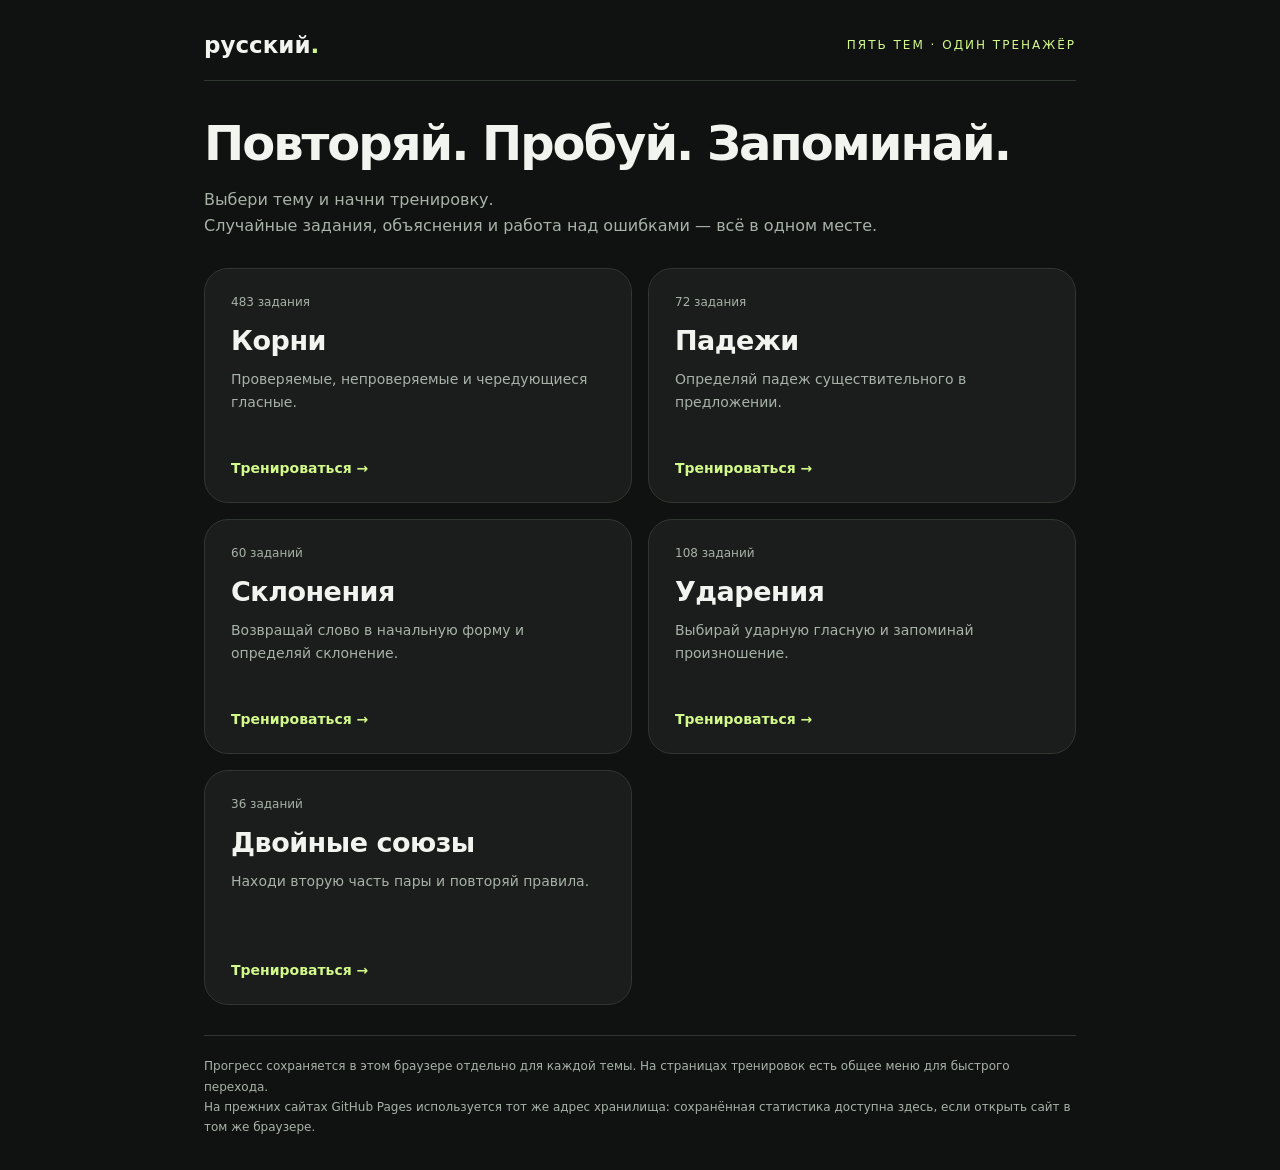
==== index.html @ 6fda4934 "Unite all five Russian trainers with shared navigation" ====
<!doctype html><html lang="ru"><meta charset="utf-8"><meta name="viewport" content="width=device-width,initial-scale=1"><title>Русский · Тренажёры</title><style>:root{color-scheme:dark;--bg:#101211;--card:#1a1d1b;--line:#303630;--muted:#a8b2a9;--lime:#d3f98a}*{box-sizing:border-box}body{margin:0;background:var(--bg);color:#f2f5ef;font-family:system-ui,-apple-system,sans-serif}main{max-width:920px;margin:auto;padding:32px 24px}header{display:flex;justify-content:space-between;align-items:center;border-bottom:1px solid var(--line);padding-bottom:22px;gap:16px}.brand{font-size:23px;font-weight:750}.eyebrow{color:var(--lime);font-size:12px;letter-spacing:2px}h1{font-size:clamp(32px,6vw,48px);letter-spacing:-2px;margin:34px 0 10px}p{line-height:1.6;color:var(--muted)}.grid{display:grid;grid-template-columns:repeat(2,minmax(0,1fr));gap:16px;margin:30px 0}.topic{display:flex;flex-direction:column;text-decoration:none;color:inherit;background:var(--card);border:1px solid var(--line);border-radius:24px;padding:26px;min-height:235px;transition:border-color .15s,transform .15s}.topic:hover{border-color:var(--lime);transform:translateY(-2px)}.topic:focus-visible{outline:3px solid var(--lime);outline-offset:4px}.count{color:var(--muted);font-size:12px}h2{font-size:27px;letter-spacing:-.5px;margin:16px 0 0}.topic p{font-size:14px;margin:12px 0 22px}.go{color:var(--lime);font-size:14px;font-weight:650;margin-top:auto}footer{font-size:12px;color:var(--muted);line-height:1.7;border-top:1px solid var(--line);padding-top:20px}@media(max-width:560px){main{padding:20px 14px}.grid{grid-template-columns:1fr}.topic{min-height:190px}.eyebrow{font-size:10px;letter-spacing:1px}h1{letter-spacing:-1px}}</style><main><header><div class="brand">русский<span style="color:var(--lime)">.</span></div><span class="eyebrow">ПЯТЬ ТЕМ · ОДИН ТРЕНАЖЁР</span></header><h1>Повторяй. Пробуй. Запоминай.</h1><p>Выбери тему и начни тренировку.<br>Случайные задания, объяснения и работа над ошибками — всё в одном месте.</p><section class="grid" aria-label="Темы"><a class="topic" href="korni.html"><span class="count">483 задания</span><h2>Корни</h2><p>Проверяемые, непроверяемые и чередующиеся гласные.</p><span class="go">Тренироваться →</span></a><a class="topic" href="padezhi.html"><span class="count">72 задания</span><h2>Падежи</h2><p>Определяй падеж существительного в предложении.</p><span class="go">Тренироваться →</span></a><a class="topic" href="skloneniya.html"><span class="count">60 заданий</span><h2>Склонения</h2><p>Возвращай слово в начальную форму и определяй склонение.</p><span class="go">Тренироваться →</span></a><a class="topic" href="udareniya.html"><span class="count">108 заданий</span><h2>Ударения</h2><p>Выбирай ударную гласную и запоминай произношение.</p><span class="go">Тренироваться →</span></a><a class="topic" href="soyuzy.html"><span class="count">36 заданий</span><h2>Двойные союзы</h2><p>Находи вторую часть пары и повторяй правила.</p><span class="go">Тренироваться →</span></a></section><footer>Прогресс сохраняется в этом браузере отдельно для каждой темы. На страницах тренировок есть общее меню для быстрого перехода.<br>На прежних сайтах GitHub Pages используется тот же адрес хранилища: сохранённая статистика доступна здесь, если открыть сайт в том же браузере.</footer></main></html>
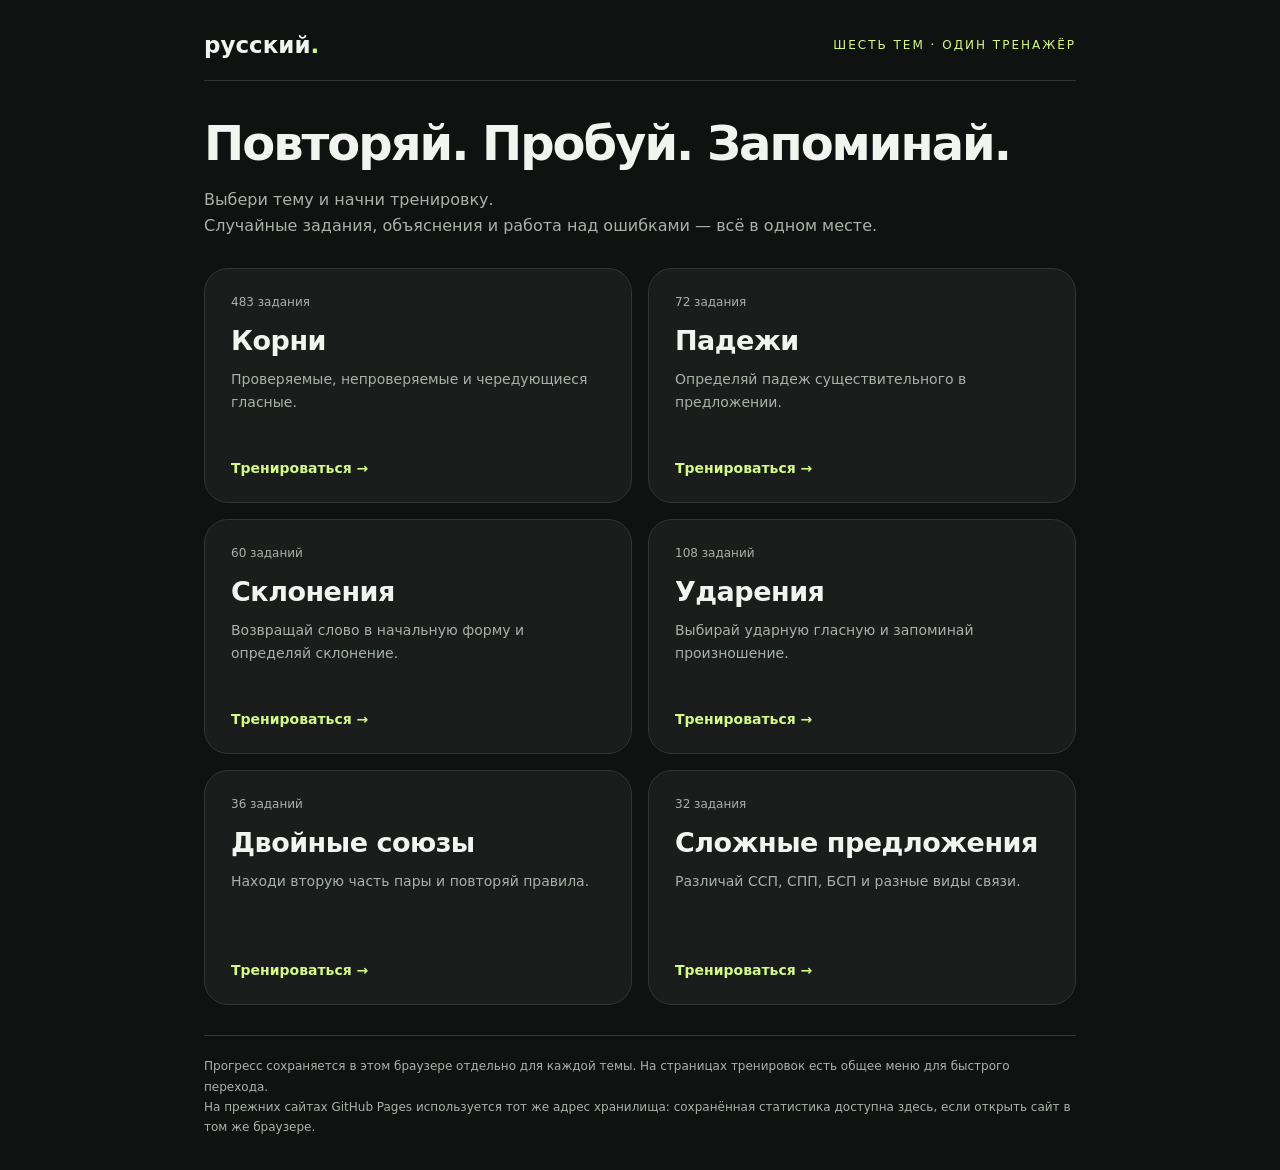
==== commit e1da06d5: "Add complex sentences trainer with 32 explained exercises" ====
--- a/index.html
+++ b/index.html
@@ -1 +1 @@
-<!doctype html><html lang="ru"><meta charset="utf-8"><meta name="viewport" content="width=device-width,initial-scale=1"><title>Русский · Тренажёры</title><style>:root{color-scheme:dark;--bg:#101211;--card:#1a1d1b;--line:#303630;--muted:#a8b2a9;--lime:#d3f98a}*{box-sizing:border-box}body{margin:0;background:var(--bg);color:#f2f5ef;font-family:system-ui,-apple-system,sans-serif}main{max-width:920px;margin:auto;padding:32px 24px}header{display:flex;justify-content:space-between;align-items:center;border-bottom:1px solid var(--line);padding-bottom:22px;gap:16px}.brand{font-size:23px;font-weight:750}.eyebrow{color:var(--lime);font-size:12px;letter-spacing:2px}h1{font-size:clamp(32px,6vw,48px);letter-spacing:-2px;margin:34px 0 10px}p{line-height:1.6;color:var(--muted)}.grid{display:grid;grid-template-columns:repeat(2,minmax(0,1fr));gap:16px;margin:30px 0}.topic{display:flex;flex-direction:column;text-decoration:none;color:inherit;background:var(--card);border:1px solid var(--line);border-radius:24px;padding:26px;min-height:235px;transition:border-color .15s,transform .15s}.topic:hover{border-color:var(--lime);transform:translateY(-2px)}.topic:focus-visible{outline:3px solid var(--lime);outline-offset:4px}.count{color:var(--muted);font-size:12px}h2{font-size:27px;letter-spacing:-.5px;margin:16px 0 0}.topic p{font-size:14px;margin:12px 0 22px}.go{color:var(--lime);font-size:14px;font-weight:650;margin-top:auto}footer{font-size:12px;color:var(--muted);line-height:1.7;border-top:1px solid var(--line);padding-top:20px}@media(max-width:560px){main{padding:20px 14px}.grid{grid-template-columns:1fr}.topic{min-height:190px}.eyebrow{font-size:10px;letter-spacing:1px}h1{letter-spacing:-1px}}</style><main><header><div class="brand">русский<span style="color:var(--lime)">.</span></div><span class="eyebrow">ПЯТЬ ТЕМ · ОДИН ТРЕНАЖЁР</span></header><h1>Повторяй. Пробуй. Запоминай.</h1><p>Выбери тему и начни тренировку.<br>Случайные задания, объяснения и работа над ошибками — всё в одном месте.</p><section class="grid" aria-label="Темы"><a class="topic" href="korni.html"><span class="count">483 задания</span><h2>Корни</h2><p>Проверяемые, непроверяемые и чередующиеся гласные.</p><span class="go">Тренироваться →</span></a><a class="topic" href="padezhi.html"><span class="count">72 задания</span><h2>Падежи</h2><p>Определяй падеж существительного в предложении.</p><span class="go">Тренироваться →</span></a><a class="topic" href="skloneniya.html"><span class="count">60 заданий</span><h2>Склонения</h2><p>Возвращай слово в начальную форму и определяй склонение.</p><span class="go">Тренироваться →</span></a><a class="topic" href="udareniya.html"><span class="count">108 заданий</span><h2>Ударения</h2><p>Выбирай ударную гласную и запоминай произношение.</p><span class="go">Тренироваться →</span></a><a class="topic" href="soyuzy.html"><span class="count">36 заданий</span><h2>Двойные союзы</h2><p>Находи вторую часть пары и повторяй правила.</p><span class="go">Тренироваться →</span></a></section><footer>Прогресс сохраняется в этом браузере отдельно для каждой темы. На страницах тренировок есть общее меню для быстрого перехода.<br>На прежних сайтах GitHub Pages используется тот же адрес хранилища: сохранённая статистика доступна здесь, если открыть сайт в том же браузере.</footer></main></html>+<!doctype html><html lang="ru"><meta charset="utf-8"><meta name="viewport" content="width=device-width,initial-scale=1"><title>Русский · Тренажёры</title><style>:root{color-scheme:dark;--bg:#101211;--card:#1a1d1b;--line:#303630;--muted:#a8b2a9;--lime:#d3f98a}*{box-sizing:border-box}body{margin:0;background:var(--bg);color:#f2f5ef;font-family:system-ui,-apple-system,sans-serif}main{max-width:920px;margin:auto;padding:32px 24px}header{display:flex;justify-content:space-between;align-items:center;border-bottom:1px solid var(--line);padding-bottom:22px;gap:16px}.brand{font-size:23px;font-weight:750}.eyebrow{color:var(--lime);font-size:12px;letter-spacing:2px}h1{font-size:clamp(32px,6vw,48px);letter-spacing:-2px;margin:34px 0 10px}p{line-height:1.6;color:var(--muted)}.grid{display:grid;grid-template-columns:repeat(2,minmax(0,1fr));gap:16px;margin:30px 0}.topic{display:flex;flex-direction:column;text-decoration:none;color:inherit;background:var(--card);border:1px solid var(--line);border-radius:24px;padding:26px;min-height:235px;transition:border-color .15s,transform .15s}.topic:hover{border-color:var(--lime);transform:translateY(-2px)}.topic:focus-visible{outline:3px solid var(--lime);outline-offset:4px}.count{color:var(--muted);font-size:12px}h2{font-size:27px;letter-spacing:-.5px;margin:16px 0 0}.topic p{font-size:14px;margin:12px 0 22px}.go{color:var(--lime);font-size:14px;font-weight:650;margin-top:auto}footer{font-size:12px;color:var(--muted);line-height:1.7;border-top:1px solid var(--line);padding-top:20px}@media(max-width:560px){main{padding:20px 14px}.grid{grid-template-columns:1fr}.topic{min-height:190px}.eyebrow{font-size:10px;letter-spacing:1px}h1{letter-spacing:-1px}}</style><main><header><div class="brand">русский<span style="color:var(--lime)">.</span></div><span class="eyebrow">ШЕСТЬ ТЕМ · ОДИН ТРЕНАЖЁР</span></header><h1>Повторяй. Пробуй. Запоминай.</h1><p>Выбери тему и начни тренировку.<br>Случайные задания, объяснения и работа над ошибками — всё в одном месте.</p><section class="grid" aria-label="Темы"><a class="topic" href="korni.html"><span class="count">483 задания</span><h2>Корни</h2><p>Проверяемые, непроверяемые и чередующиеся гласные.</p><span class="go">Тренироваться →</span></a><a class="topic" href="padezhi.html"><span class="count">72 задания</span><h2>Падежи</h2><p>Определяй падеж существительного в предложении.</p><span class="go">Тренироваться →</span></a><a class="topic" href="skloneniya.html"><span class="count">60 заданий</span><h2>Склонения</h2><p>Возвращай слово в начальную форму и определяй склонение.</p><span class="go">Тренироваться →</span></a><a class="topic" href="udareniya.html"><span class="count">108 заданий</span><h2>Ударения</h2><p>Выбирай ударную гласную и запоминай произношение.</p><span class="go">Тренироваться →</span></a><a class="topic" href="soyuzy.html"><span class="count">36 заданий</span><h2>Двойные союзы</h2><p>Находи вторую часть пары и повторяй правила.</p><span class="go">Тренироваться →</span></a><a class="topic" href="complex.html"><span class="count">32 задания</span><h2>Сложные предложения</h2><p>Различай ССП, СПП, БСП и разные виды связи.</p><span class="go">Тренироваться →</span></a></section><footer>Прогресс сохраняется в этом браузере отдельно для каждой темы. На страницах тренировок есть общее меню для быстрого перехода.<br>На прежних сайтах GitHub Pages используется тот же адрес хранилища: сохранённая статистика доступна здесь, если открыть сайт в том же браузере.</footer></main></html>
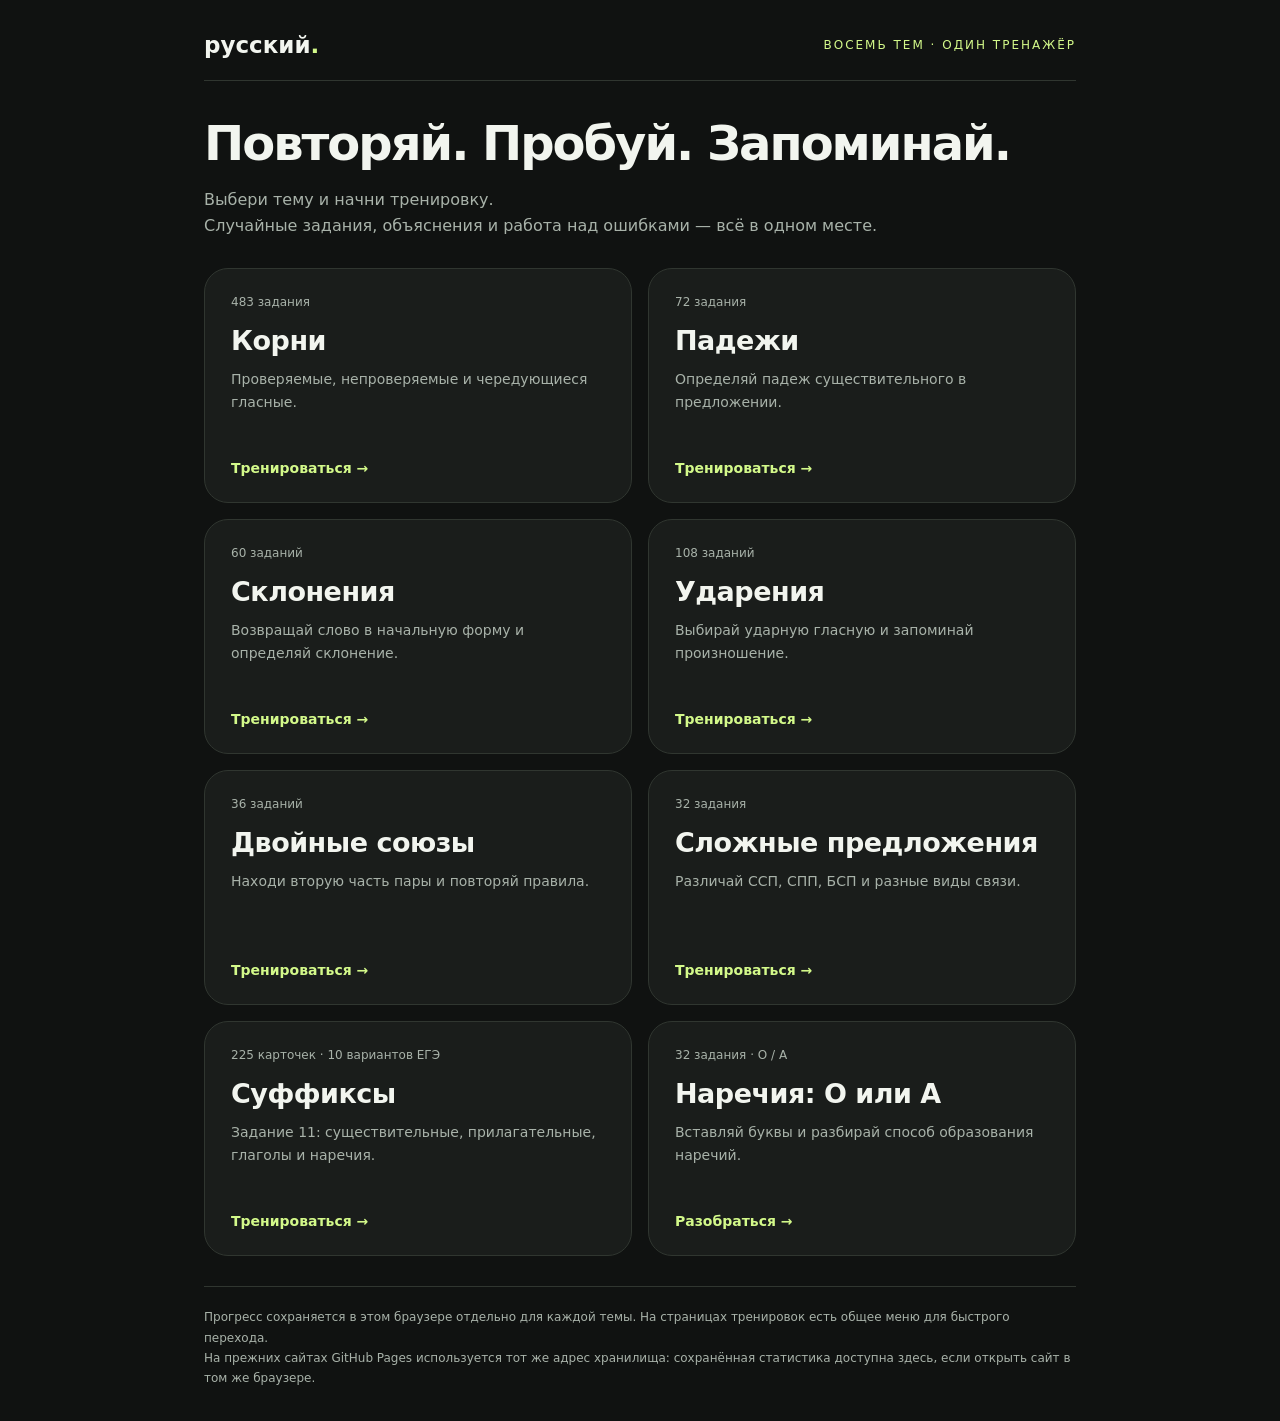
==== commit 2cf5df1f: "Add suffix and adverb trainers with letter answers" ====
--- a/index.html
+++ b/index.html
@@ -1 +1 @@
-<!doctype html><html lang="ru"><meta charset="utf-8"><meta name="viewport" content="width=device-width,initial-scale=1"><title>Русский · Тренажёры</title><style>:root{color-scheme:dark;--bg:#101211;--card:#1a1d1b;--line:#303630;--muted:#a8b2a9;--lime:#d3f98a}*{box-sizing:border-box}body{margin:0;background:var(--bg);color:#f2f5ef;font-family:system-ui,-apple-system,sans-serif}main{max-width:920px;margin:auto;padding:32px 24px}header{display:flex;justify-content:space-between;align-items:center;border-bottom:1px solid var(--line);padding-bottom:22px;gap:16px}.brand{font-size:23px;font-weight:750}.eyebrow{color:var(--lime);font-size:12px;letter-spacing:2px}h1{font-size:clamp(32px,6vw,48px);letter-spacing:-2px;margin:34px 0 10px}p{line-height:1.6;color:var(--muted)}.grid{display:grid;grid-template-columns:repeat(2,minmax(0,1fr));gap:16px;margin:30px 0}.topic{display:flex;flex-direction:column;text-decoration:none;color:inherit;background:var(--card);border:1px solid var(--line);border-radius:24px;padding:26px;min-height:235px;transition:border-color .15s,transform .15s}.topic:hover{border-color:var(--lime);transform:translateY(-2px)}.topic:focus-visible{outline:3px solid var(--lime);outline-offset:4px}.count{color:var(--muted);font-size:12px}h2{font-size:27px;letter-spacing:-.5px;margin:16px 0 0}.topic p{font-size:14px;margin:12px 0 22px}.go{color:var(--lime);font-size:14px;font-weight:650;margin-top:auto}footer{font-size:12px;color:var(--muted);line-height:1.7;border-top:1px solid var(--line);padding-top:20px}@media(max-width:560px){main{padding:20px 14px}.grid{grid-template-columns:1fr}.topic{min-height:190px}.eyebrow{font-size:10px;letter-spacing:1px}h1{letter-spacing:-1px}}</style><main><header><div class="brand">русский<span style="color:var(--lime)">.</span></div><span class="eyebrow">ШЕСТЬ ТЕМ · ОДИН ТРЕНАЖЁР</span></header><h1>Повторяй. Пробуй. Запоминай.</h1><p>Выбери тему и начни тренировку.<br>Случайные задания, объяснения и работа над ошибками — всё в одном месте.</p><section class="grid" aria-label="Темы"><a class="topic" href="korni.html"><span class="count">483 задания</span><h2>Корни</h2><p>Проверяемые, непроверяемые и чередующиеся гласные.</p><span class="go">Тренироваться →</span></a><a class="topic" href="padezhi.html"><span class="count">72 задания</span><h2>Падежи</h2><p>Определяй падеж существительного в предложении.</p><span class="go">Тренироваться →</span></a><a class="topic" href="skloneniya.html"><span class="count">60 заданий</span><h2>Склонения</h2><p>Возвращай слово в начальную форму и определяй склонение.</p><span class="go">Тренироваться →</span></a><a class="topic" href="udareniya.html"><span class="count">108 заданий</span><h2>Ударения</h2><p>Выбирай ударную гласную и запоминай произношение.</p><span class="go">Тренироваться →</span></a><a class="topic" href="soyuzy.html"><span class="count">36 заданий</span><h2>Двойные союзы</h2><p>Находи вторую часть пары и повторяй правила.</p><span class="go">Тренироваться →</span></a><a class="topic" href="complex.html"><span class="count">32 задания</span><h2>Сложные предложения</h2><p>Различай ССП, СПП, БСП и разные виды связи.</p><span class="go">Тренироваться →</span></a></section><footer>Прогресс сохраняется в этом браузере отдельно для каждой темы. На страницах тренировок есть общее меню для быстрого перехода.<br>На прежних сайтах GitHub Pages используется тот же адрес хранилища: сохранённая статистика доступна здесь, если открыть сайт в том же браузере.</footer></main></html>+<!doctype html><html lang="ru"><meta charset="utf-8"><meta name="viewport" content="width=device-width,initial-scale=1"><title>Русский · Тренажёры</title><style>:root{color-scheme:dark;--bg:#101211;--card:#1a1d1b;--line:#303630;--muted:#a8b2a9;--lime:#d3f98a}*{box-sizing:border-box}body{margin:0;background:var(--bg);color:#f2f5ef;font-family:system-ui,-apple-system,sans-serif}main{max-width:920px;margin:auto;padding:32px 24px}header{display:flex;justify-content:space-between;align-items:center;border-bottom:1px solid var(--line);padding-bottom:22px;gap:16px}.brand{font-size:23px;font-weight:750}.eyebrow{color:var(--lime);font-size:12px;letter-spacing:2px}h1{font-size:clamp(32px,6vw,48px);letter-spacing:-2px;margin:34px 0 10px}p{line-height:1.6;color:var(--muted)}.grid{display:grid;grid-template-columns:repeat(2,minmax(0,1fr));gap:16px;margin:30px 0}.topic{display:flex;flex-direction:column;text-decoration:none;color:inherit;background:var(--card);border:1px solid var(--line);border-radius:24px;padding:26px;min-height:235px;transition:border-color .15s,transform .15s}.topic:hover{border-color:var(--lime);transform:translateY(-2px)}.topic:focus-visible{outline:3px solid var(--lime);outline-offset:4px}.count{color:var(--muted);font-size:12px}h2{font-size:27px;letter-spacing:-.5px;margin:16px 0 0}.topic p{font-size:14px;margin:12px 0 22px}.go{color:var(--lime);font-size:14px;font-weight:650;margin-top:auto}footer{font-size:12px;color:var(--muted);line-height:1.7;border-top:1px solid var(--line);padding-top:20px}@media(max-width:560px){main{padding:20px 14px}.grid{grid-template-columns:1fr}.topic{min-height:190px}.eyebrow{font-size:10px;letter-spacing:1px}h1{letter-spacing:-1px}}</style><main><header><div class="brand">русский<span style="color:var(--lime)">.</span></div><span class="eyebrow">ВОСЕМЬ ТЕМ · ОДИН ТРЕНАЖЁР</span></header><h1>Повторяй. Пробуй. Запоминай.</h1><p>Выбери тему и начни тренировку.<br>Случайные задания, объяснения и работа над ошибками — всё в одном месте.</p><section class="grid" aria-label="Темы"><a class="topic" href="korni.html"><span class="count">483 задания</span><h2>Корни</h2><p>Проверяемые, непроверяемые и чередующиеся гласные.</p><span class="go">Тренироваться →</span></a><a class="topic" href="padezhi.html"><span class="count">72 задания</span><h2>Падежи</h2><p>Определяй падеж существительного в предложении.</p><span class="go">Тренироваться →</span></a><a class="topic" href="skloneniya.html"><span class="count">60 заданий</span><h2>Склонения</h2><p>Возвращай слово в начальную форму и определяй склонение.</p><span class="go">Тренироваться →</span></a><a class="topic" href="udareniya.html"><span class="count">108 заданий</span><h2>Ударения</h2><p>Выбирай ударную гласную и запоминай произношение.</p><span class="go">Тренироваться →</span></a><a class="topic" href="soyuzy.html"><span class="count">36 заданий</span><h2>Двойные союзы</h2><p>Находи вторую часть пары и повторяй правила.</p><span class="go">Тренироваться →</span></a><a class="topic" href="complex.html"><span class="count">32 задания</span><h2>Сложные предложения</h2><p>Различай ССП, СПП, БСП и разные виды связи.</p><span class="go">Тренироваться →</span></a><a class="topic" href="suffixes.html"><span class="count">225 карточек · 10 вариантов ЕГЭ</span><h2>Суффиксы</h2><p>Задание 11: существительные, прилагательные, глаголы и наречия.</p><span class="go">Тренироваться →</span></a><a class="topic" href="adverbs.html"><span class="count">32 задания · О / А</span><h2>Наречия: О или А</h2><p>Вставляй буквы и разбирай способ образования наречий.</p><span class="go">Разобраться →</span></a></section><footer>Прогресс сохраняется в этом браузере отдельно для каждой темы. На страницах тренировок есть общее меню для быстрого перехода.<br>На прежних сайтах GitHub Pages используется тот же адрес хранилища: сохранённая статистика доступна здесь, если открыть сайт в том же браузере.</footer></main></html>
